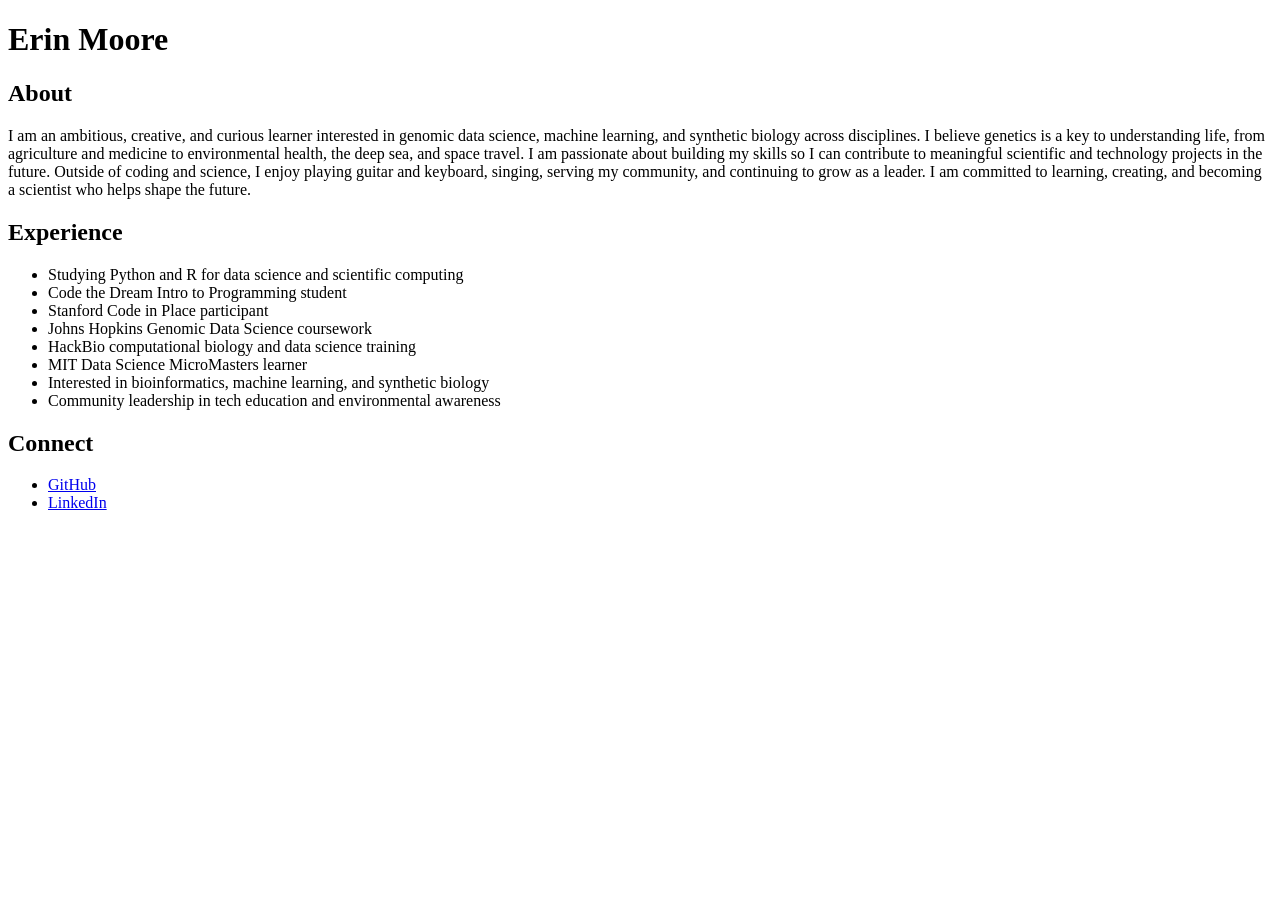
==== index.html @ e77dcf31 "boilerplate and content added" ====
<!DOCTYPE html>
<html lang="en">
<head>
    <meta charset="UTF-8">
    <meta name="viewport" content="width=device-width, initial-scale=1.0">
    <meta name="description" content="A personal portfolio page for Erin Moore, focused on genomic data science, machine learning, synthetic biology, and community leadership.">
    <meta name="keywords" content="Erin Moore, genomic data science, machine learning, synthetic biology, bioinformatics, portfolio">
    <title>Erin Moore's Portfolio</title>
</head>
<body>
    <h1>Erin Moore</h1>

    <section id="About">
        <h2>About</h2>
        <p>
            I am an ambitious, creative, and curious learner interested in genomic data science,
            machine learning, and synthetic biology across disciplines. I believe genetics is a key
            to understanding life, from agriculture and medicine to environmental health, the deep sea,
            and space travel. I am passionate about building my skills so I can contribute to meaningful
            scientific and technology projects in the future. Outside of coding and science, I enjoy
            playing guitar and keyboard, singing, serving my community, and continuing to grow as a leader.
            I am committed to learning, creating, and becoming a scientist who helps shape the future.
        </p>
    </section>

    <section id="Experience">
        <h2>Experience</h2>
        <ul>
            <li>Studying Python and R for data science and scientific computing</li>
            <li>Code the Dream Intro to Programming student</li>
            <li>Stanford Code in Place participant</li>
            <li>Johns Hopkins Genomic Data Science coursework</li>
            <li>HackBio computational biology and data science training</li>
            <li>MIT Data Science MicroMasters learner</li>
            <li>Interested in bioinformatics, machine learning, and synthetic biology</li>
            <li>Community leadership in tech education and environmental awareness</li>
        </ul>
    </section>

    <section id="Connect">
        <h2>Connect</h2>
        <ul>
            <li><a href="https://github.com/rinnyssance" target="_blank">GitHub</a></li>
            <li><a href="https://www.linkedin.com/in/ejmoore789" target="_blank">LinkedIn</a></li>
        </ul>
    </section>
</body>
</html>
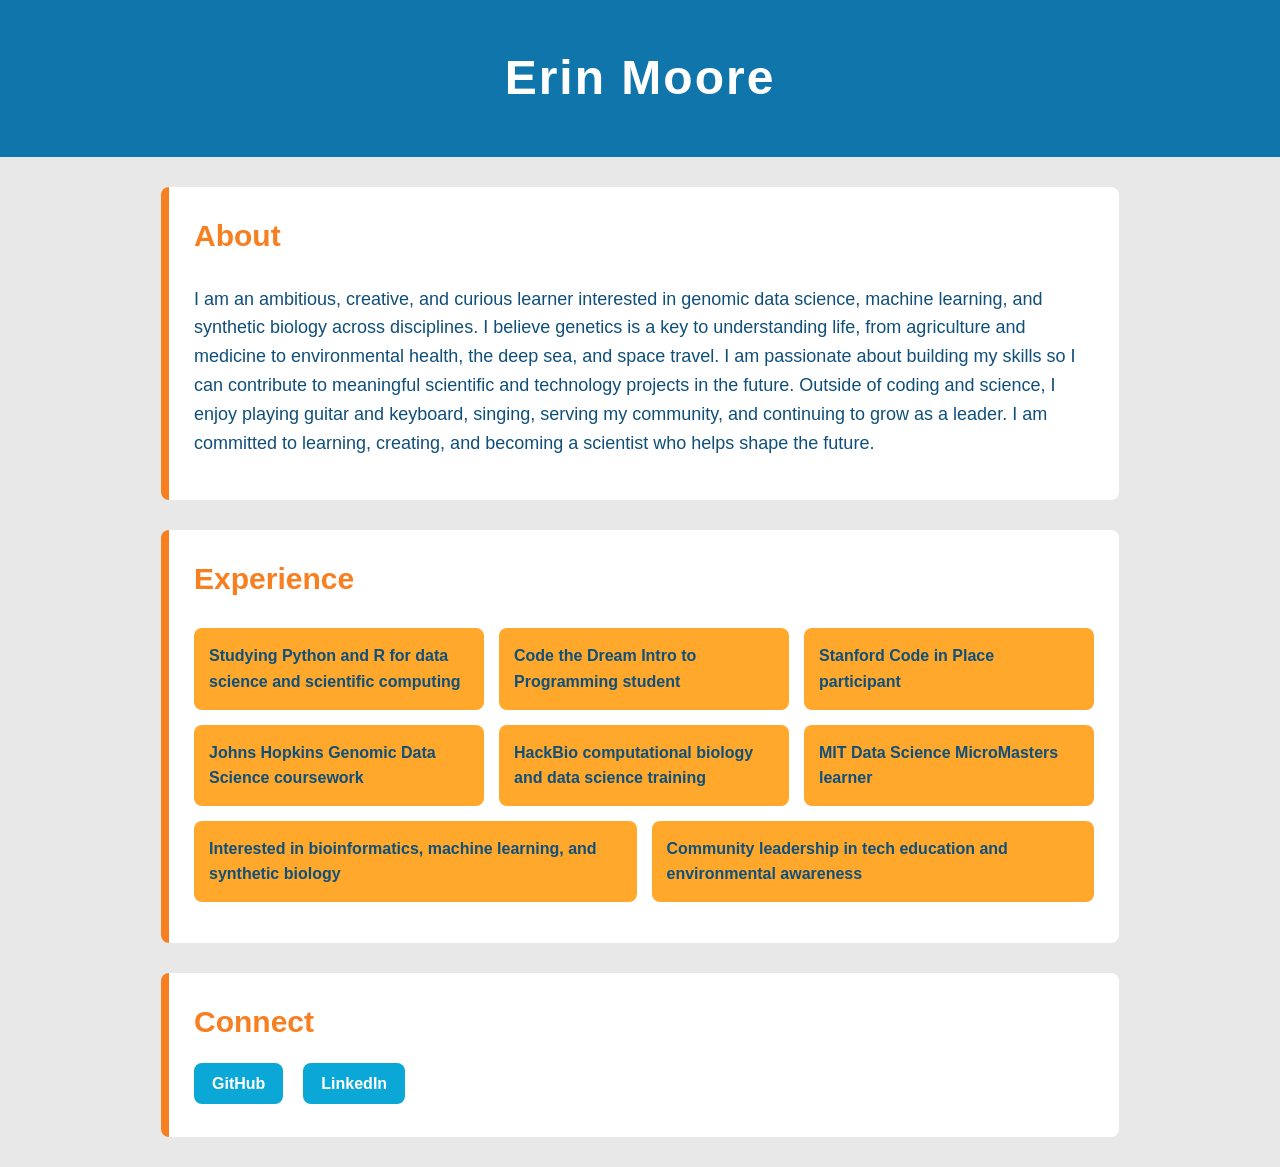
==== commit c6a80453: "start lesson 7" ====
--- a/index.html
+++ b/index.html
@@ -5,6 +5,9 @@
     <meta name="viewport" content="width=device-width, initial-scale=1.0">
     <meta name="description" content="A personal portfolio page for Erin Moore, focused on genomic data science, machine learning, synthetic biology, and community leadership.">
     <meta name="keywords" content="Erin Moore, genomic data science, machine learning, synthetic biology, bioinformatics, portfolio">
+
+    <link rel="stylesheet" href="css/index.css">
+
     <title>Erin Moore's Portfolio</title>
 </head>
 <body>
@@ -40,8 +43,8 @@
     <section id="Connect">
         <h2>Connect</h2>
         <ul>
-            <li><a href="https://github.com/rinnyssance" target="_blank">GitHub</a></li>
-            <li><a href="https://www.linkedin.com/in/ejmoore789" target="_blank">LinkedIn</a></li>
+            <li><a href="https://github.com/" target="_blank">GitHub</a></li>
+            <li><a href="https://www.linkedin.com/" target="_blank">LinkedIn</a></li>
         </ul>
     </section>
 </body>
--- a/css/index.css
+++ b/css/index.css
@@ -0,0 +1,100 @@
+/* Erin Moore Portfolio - Lesson 6 CSS */
+
+body {
+    background-color: #e8e8e8;
+    color: #0f4f7a;
+    font-family: Arial, Helvetica, sans-serif;
+    margin: 0;
+    padding: 0;
+    line-height: 1.6;
+}
+
+nav {
+    background-color: #0f75aa;
+    padding: 16px;
+    text-align: center;
+}
+
+nav a {
+    color: white;
+    text-decoration: none;
+    margin: 0 12px;
+    font-weight: bold;
+}
+
+nav a:hover {
+    color: #ffa82b;
+}
+
+h1 {
+    background-color: #0f75aa;
+    color: white;
+    text-align: center;
+    font-size: 48px;
+    padding: 40px 20px;
+    margin: 0;
+    letter-spacing: 2px;
+}
+
+section {
+    background-color: white;
+    margin: 30px auto;
+    padding: 25px;
+    width: 85%;
+    max-width: 900px;
+    border-left: 8px solid #f77f20;
+    border-radius: 8px;
+}
+
+h2 {
+    color: #f77f20;
+    font-size: 30px;
+    font-weight: bold;
+    margin-top: 0;
+}
+
+p {
+    font-size: 18px;
+}
+
+#Experience ul {
+    display: flex;
+    flex-wrap: wrap;
+    gap: 15px;
+    padding: 0;
+    list-style-type: none;
+}
+
+#Experience li {
+    background-color: #ffa82b;
+    color: #0f4f7a;
+    padding: 15px;
+    border-radius: 8px;
+    flex: 1 1 250px;
+    font-weight: bold;
+}
+
+#Connect ul {
+    display: flex;
+    gap: 20px;
+    padding: 0;
+    list-style-type: none;
+}
+
+#Connect a {
+    background-color: #0aa7d7;
+    color: white;
+    text-decoration: none;
+    padding: 12px 18px;
+    border-radius: 8px;
+    font-weight: bold;
+}
+
+#Connect a:hover {
+    background-color: #f77f20;
+}
+
+#Skills,
+#Projects {
+    border-left-color: #0aa7d7;
+}
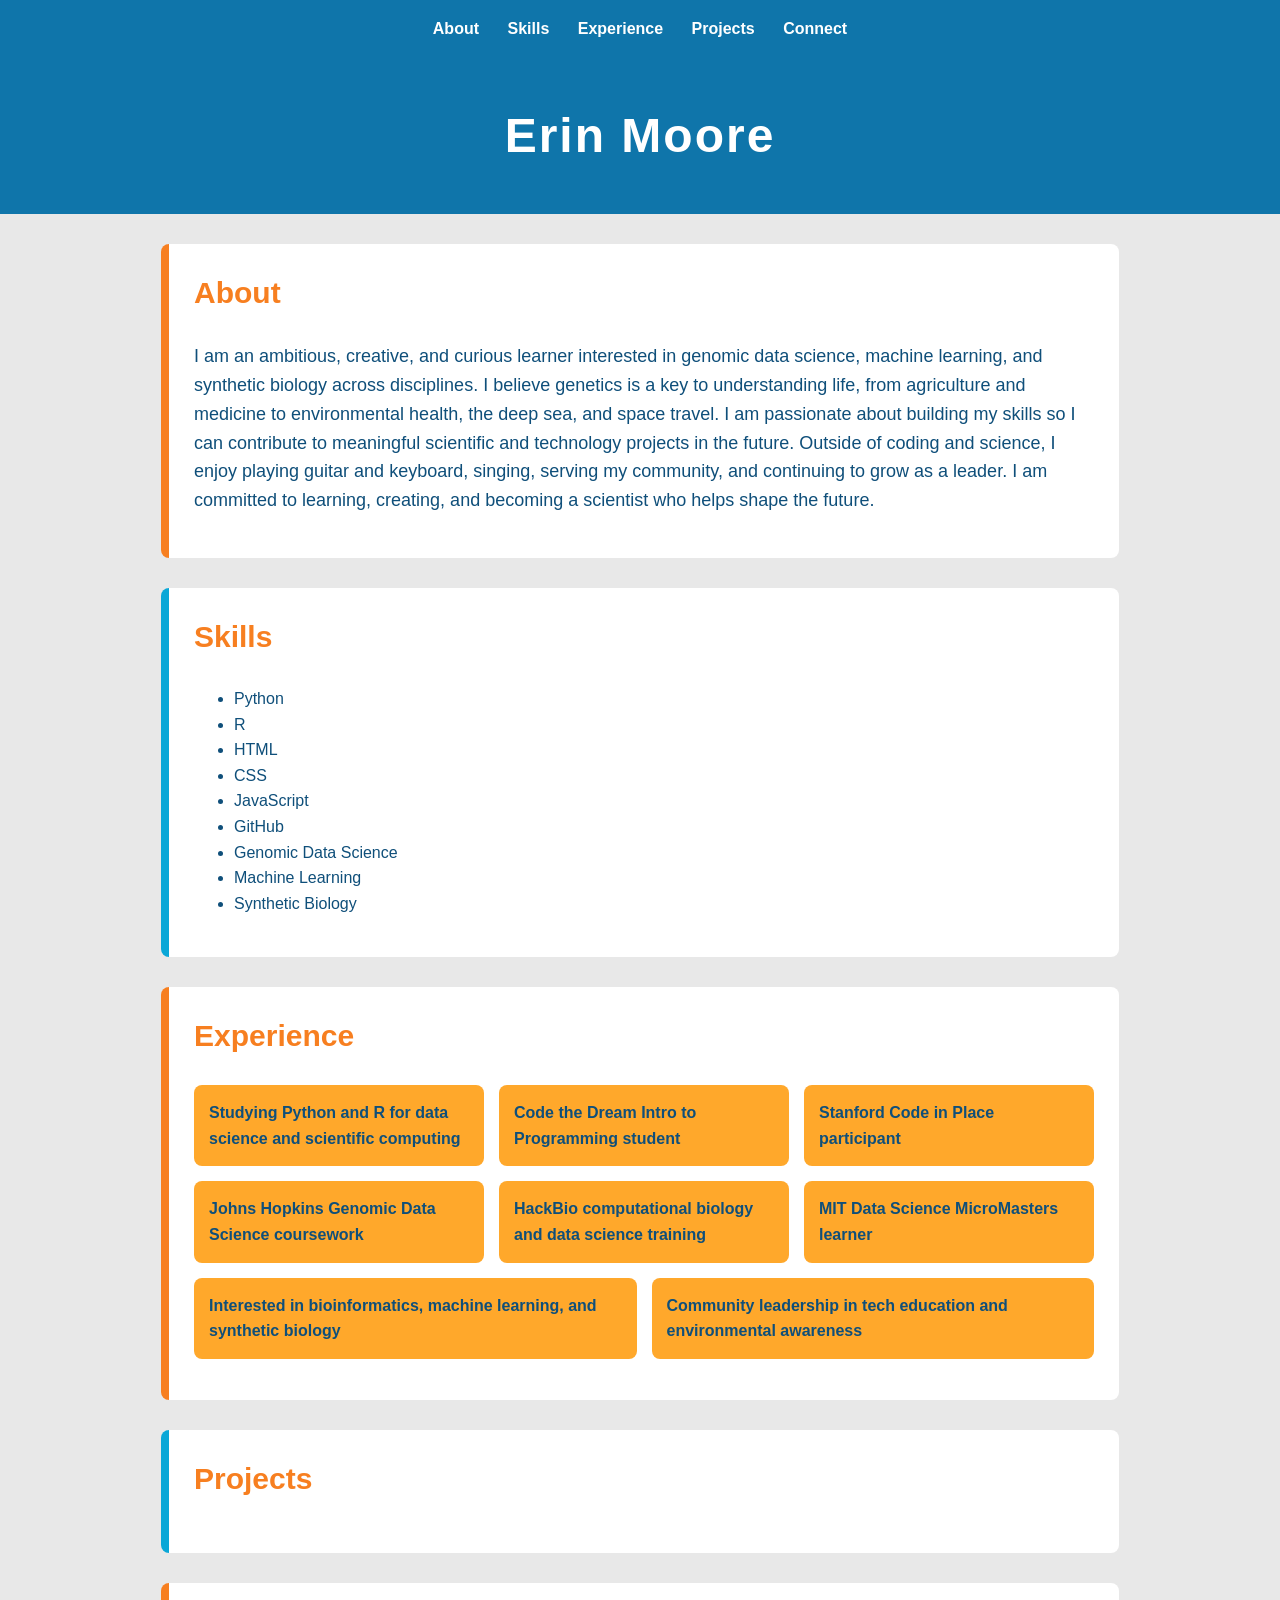
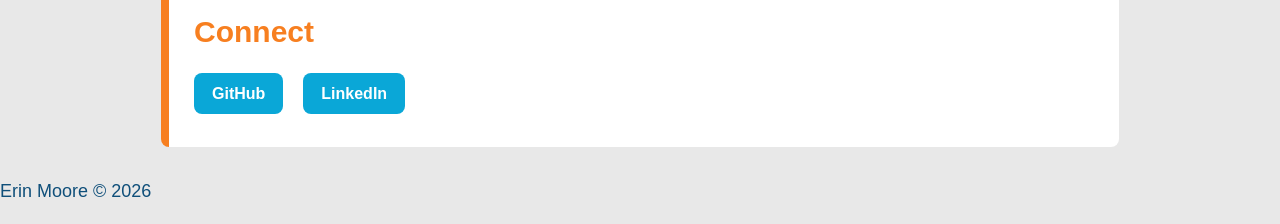
==== commit 0b6f91ba: "revise lessons 6 and 7" ====
--- a/index.html
+++ b/index.html
@@ -11,9 +11,18 @@
     <title>Erin Moore's Portfolio</title>
 </head>
 <body>
+
+    <nav>
+        <a href="#about">About</a>
+        <a href="#skills">Skills</a>
+        <a href="#experience">Experience</a>
+        <a href="#projects">Projects</a>
+        <a href="#connect">Connect</a>
+    </nav>
+
     <h1>Erin Moore</h1>
 
-    <section id="About">
+    <section id="about">
         <h2>About</h2>
         <p>
             I am an ambitious, creative, and curious learner interested in genomic data science,
@@ -26,7 +35,12 @@
         </p>
     </section>
 
-    <section id="Experience">
+    <section id="skills">
+        <h2>Skills</h2>
+        <ul></ul>
+    </section>
+
+    <section id="experience">
         <h2>Experience</h2>
         <ul>
             <li>Studying Python and R for data science and scientific computing</li>
@@ -40,12 +54,19 @@
         </ul>
     </section>
 
-    <section id="Connect">
+    <section id="projects">
+        <h2>Projects</h2>
+        <ul></ul>
+    </section>
+
+    <section id="connect">
         <h2>Connect</h2>
         <ul>
-            <li><a href="https://github.com/" target="_blank">GitHub</a></li>
-            <li><a href="https://www.linkedin.com/" target="_blank">LinkedIn</a></li>
+            <li><a href="https://github.com/rinnyssance" target="_blank">GitHub</a></li>
+            <li><a href="https://www.linkedin.com/in/ejmoore789" target="_blank">LinkedIn</a></li>
         </ul>
     </section>
+
+    <script src="js/index.js"></script>
 </body>
 </html>
--- a/css/index.css
+++ b/css/index.css
@@ -1,4 +1,4 @@
-/* Erin Moore Portfolio - Lesson 6 CSS */
+/* I hope you are happy with these changes I made in my files!!! */
 
 body {
     background-color: #e8e8e8;
@@ -57,7 +57,7 @@
     font-size: 18px;
 }
 
-#Experience ul {
+#experience ul {
     display: flex;
     flex-wrap: wrap;
     gap: 15px;
@@ -65,7 +65,7 @@
     list-style-type: none;
 }
 
-#Experience li {
+#experience li {
     background-color: #ffa82b;
     color: #0f4f7a;
     padding: 15px;
@@ -74,14 +74,14 @@
     font-weight: bold;
 }
 
-#Connect ul {
+#connect ul {
     display: flex;
     gap: 20px;
     padding: 0;
     list-style-type: none;
 }
 
-#Connect a {
+#connect a {
     background-color: #0aa7d7;
     color: white;
     text-decoration: none;
@@ -90,11 +90,11 @@
     font-weight: bold;
 }
 
-#Connect a:hover {
+#connect a:hover {
     background-color: #f77f20;
 }
 
-#Skills,
-#Projects {
+#skills,
+#projects {
     border-left-color: #0aa7d7;
-}
+}
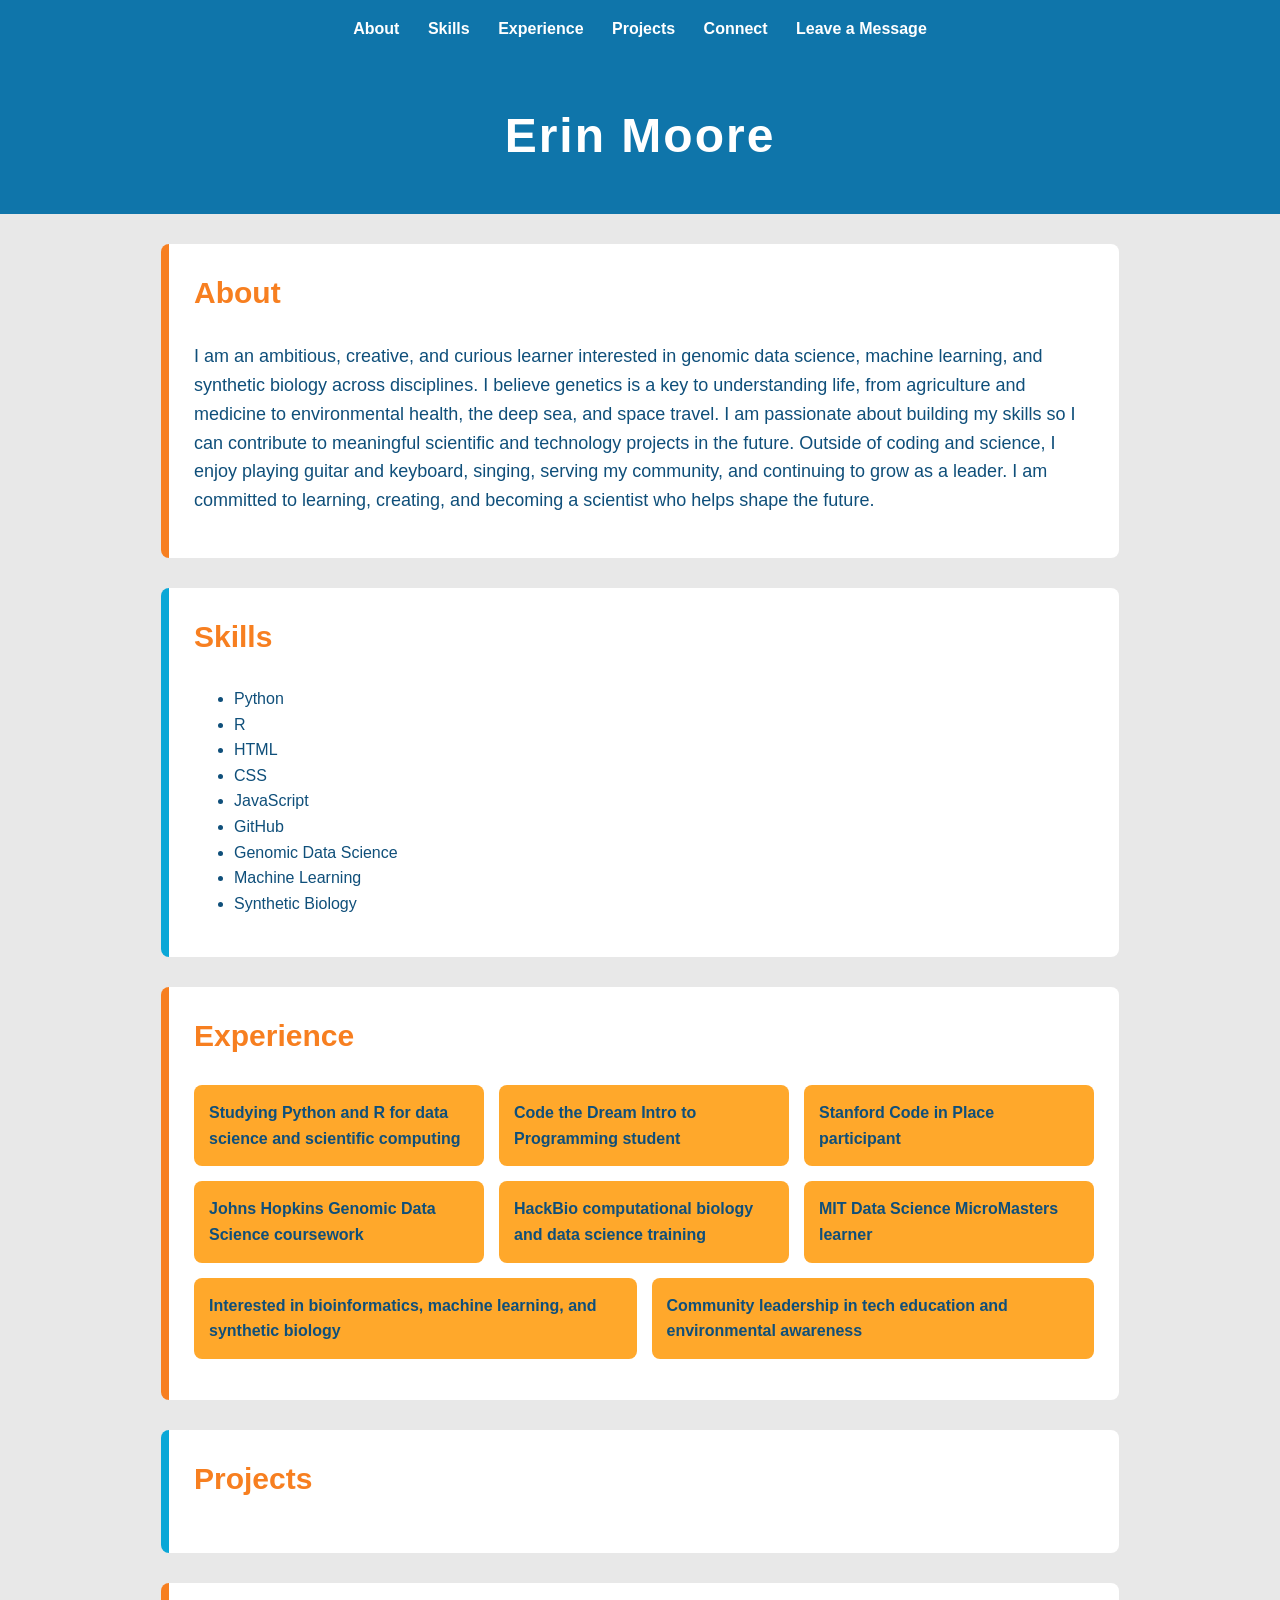
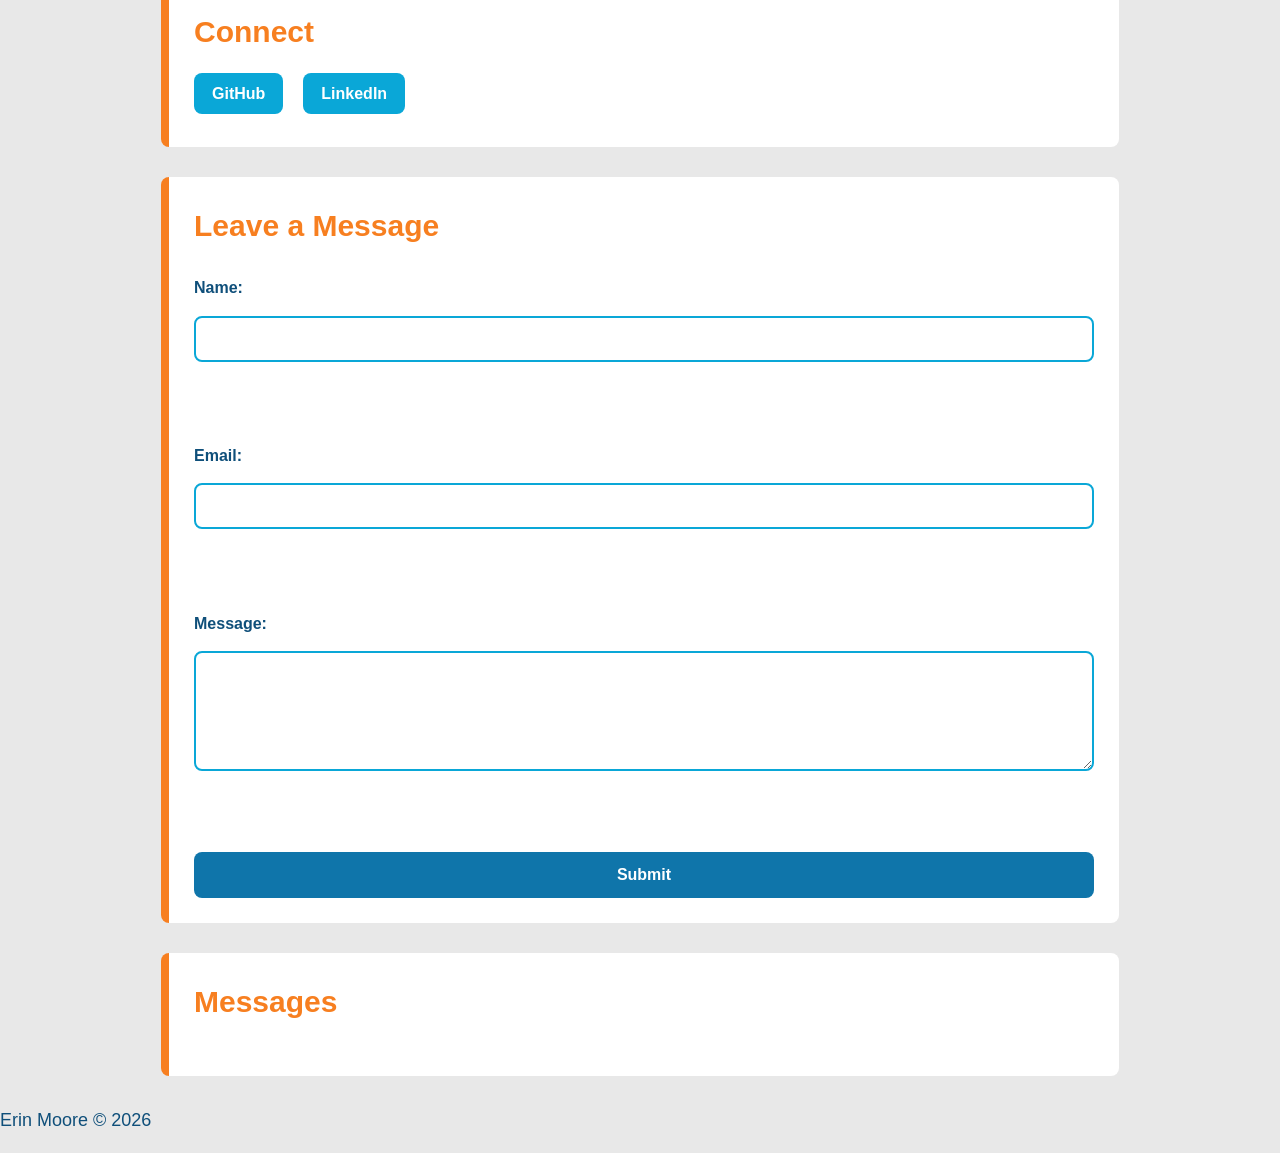
==== commit ea2eeda6: "add message form and functionality" ====
--- a/index.html
+++ b/index.html
@@ -18,6 +18,7 @@
         <a href="#experience">Experience</a>
         <a href="#projects">Projects</a>
         <a href="#connect">Connect</a>
+        <a href="#leave-message">Leave a Message</a>
     </nav>
 
     <h1>Erin Moore</h1>
@@ -67,6 +68,36 @@
         </ul>
     </section>
 
+    <section id="leave-message">
+        <h2>Leave a Message</h2>
+
+        <form name="leave_message">
+
+            <label for="usersName">Name:</label>
+            <input type="text" name="usersName" required>
+
+            <br><br>
+
+            <label for="usersEmail">Email:</label>
+            <input type="email" name="usersEmail" required>
+
+            <br><br>
+
+            <label for="usersMessage">Message:</label>
+            <textarea name="usersMessage" required></textarea>
+
+            <br><br>
+
+            <button type="submit">Submit</button>
+
+        </form>
+    </section>
+
+    <section id="messages">
+        <h2>Messages</h2>
+        <ul></ul>
+    </section>
+
     <script src="js/index.js"></script>
 </body>
-</html>
+</html>
--- a/css/index.css
+++ b/css/index.css
@@ -97,4 +97,74 @@
 #skills,
 #projects {
     border-left-color: #0aa7d7;
+}
+/* Leave a Message Form */
+
+#leave-message form {
+    display: flex;
+    flex-direction: column;
+    gap: 15px;
+}
+
+#leave-message label {
+    font-weight: bold;
+    color: #0f4f7a;
+}
+
+#leave-message input,
+#leave-message textarea {
+    padding: 12px;
+    border: 2px solid #0aa7d7;
+    border-radius: 8px;
+    font-size: 16px;
+    width: 100%;
+    box-sizing: border-box;
+}
+
+#leave-message textarea {
+    min-height: 120px;
+    resize: vertical;
+}
+
+#leave-message button {
+    background-color: #0f75aa;
+    color: white;
+    border: none;
+    padding: 14px;
+    border-radius: 8px;
+    font-size: 16px;
+    font-weight: bold;
+    cursor: pointer;
+}
+
+#leave-message button:hover {
+    background-color: #f77f20;
+}
+
+/* Messages Section */
+
+#messages ul {
+    list-style-type: none;
+    padding: 0;
+}
+
+#messages li {
+    background-color: #f3f3f3;
+    padding: 15px;
+    margin-bottom: 10px;
+    border-radius: 8px;
+}
+
+#messages button {
+    margin-left: 12px;
+    background-color: #f77f20;
+    color: white;
+    border: none;
+    padding: 8px 12px;
+    border-radius: 6px;
+    cursor: pointer;
+}
+
+#messages button:hover {
+    background-color: #0f75aa;
 }
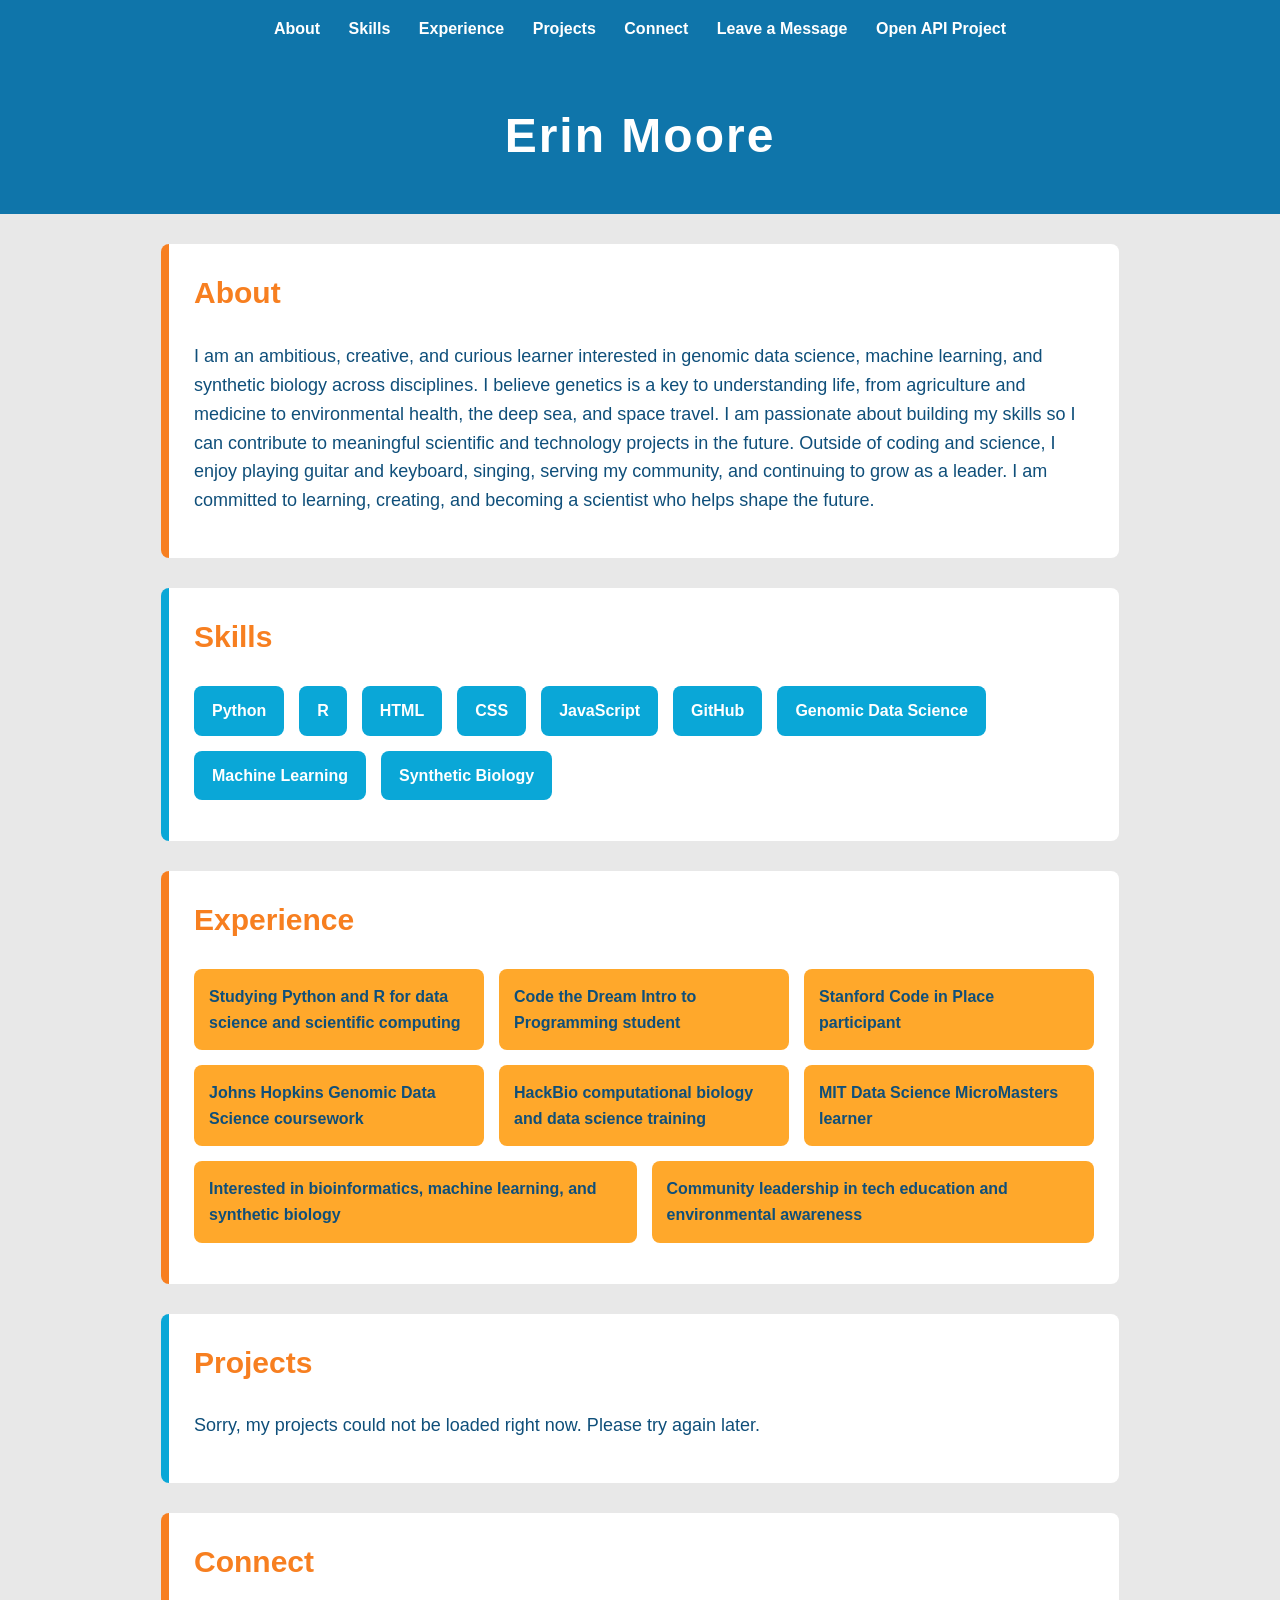
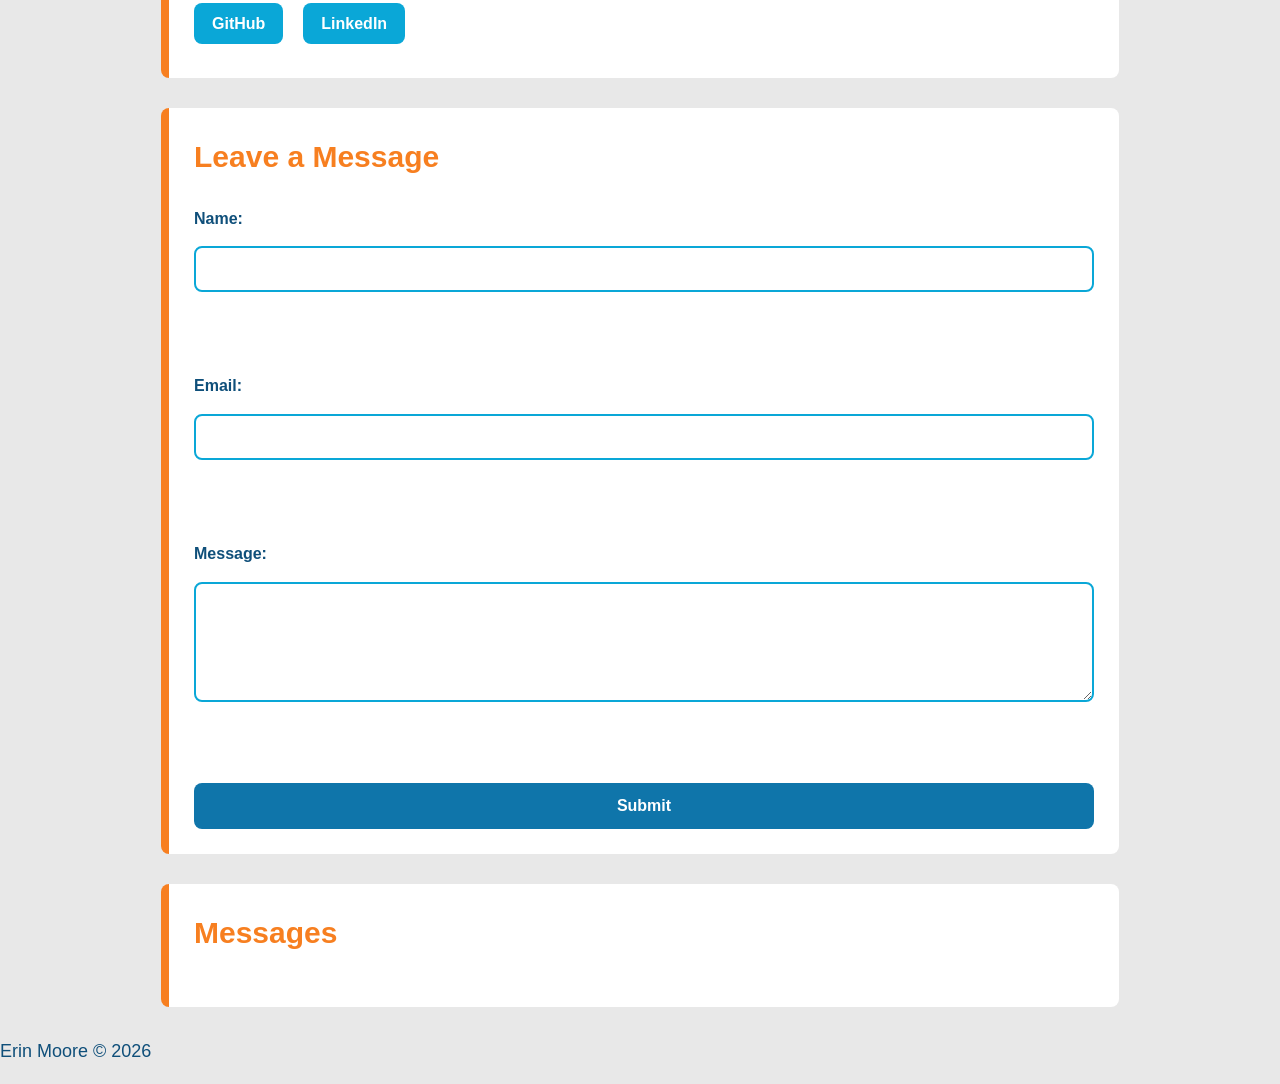
==== commit df56993e: "Fix lessons 7 8 and 10 reviewer comments" ====
--- a/index.html
+++ b/index.html
@@ -19,6 +19,7 @@
         <a href="#projects">Projects</a>
         <a href="#connect">Connect</a>
         <a href="#leave-message">Leave a Message</a>
+        <a href="openapi.html">Open API Project</a>
     </nav>
 
     <h1>Erin Moore</h1>
@@ -74,17 +75,17 @@
         <form name="leave_message">
 
             <label for="usersName">Name:</label>
-            <input type="text" name="usersName" required>
+            <input type="text" id="usersName" name="usersName" required>
 
             <br><br>
 
             <label for="usersEmail">Email:</label>
-            <input type="email" name="usersEmail" required>
+            <input type="email" id="usersEmail" name="usersEmail" required>
 
             <br><br>
 
             <label for="usersMessage">Message:</label>
-            <textarea name="usersMessage" required></textarea>
+            <textarea id="usersMessage" name="usersMessage" required></textarea>
 
             <br><br>
 
--- a/css/index.css
+++ b/css/index.css
@@ -98,6 +98,25 @@
 #projects {
     border-left-color: #0aa7d7;
 }
+
+/* Skills Section */
+
+#skills ul {
+    display: flex;
+    flex-wrap: wrap;
+    gap: 15px;
+    padding: 0;
+    list-style-type: none;
+}
+
+#skills li {
+    background-color: #0aa7d7;
+    color: white;
+    padding: 12px 18px;
+    border-radius: 8px;
+    font-weight: bold;
+}
+
 /* Leave a Message Form */
 
 #leave-message form {
